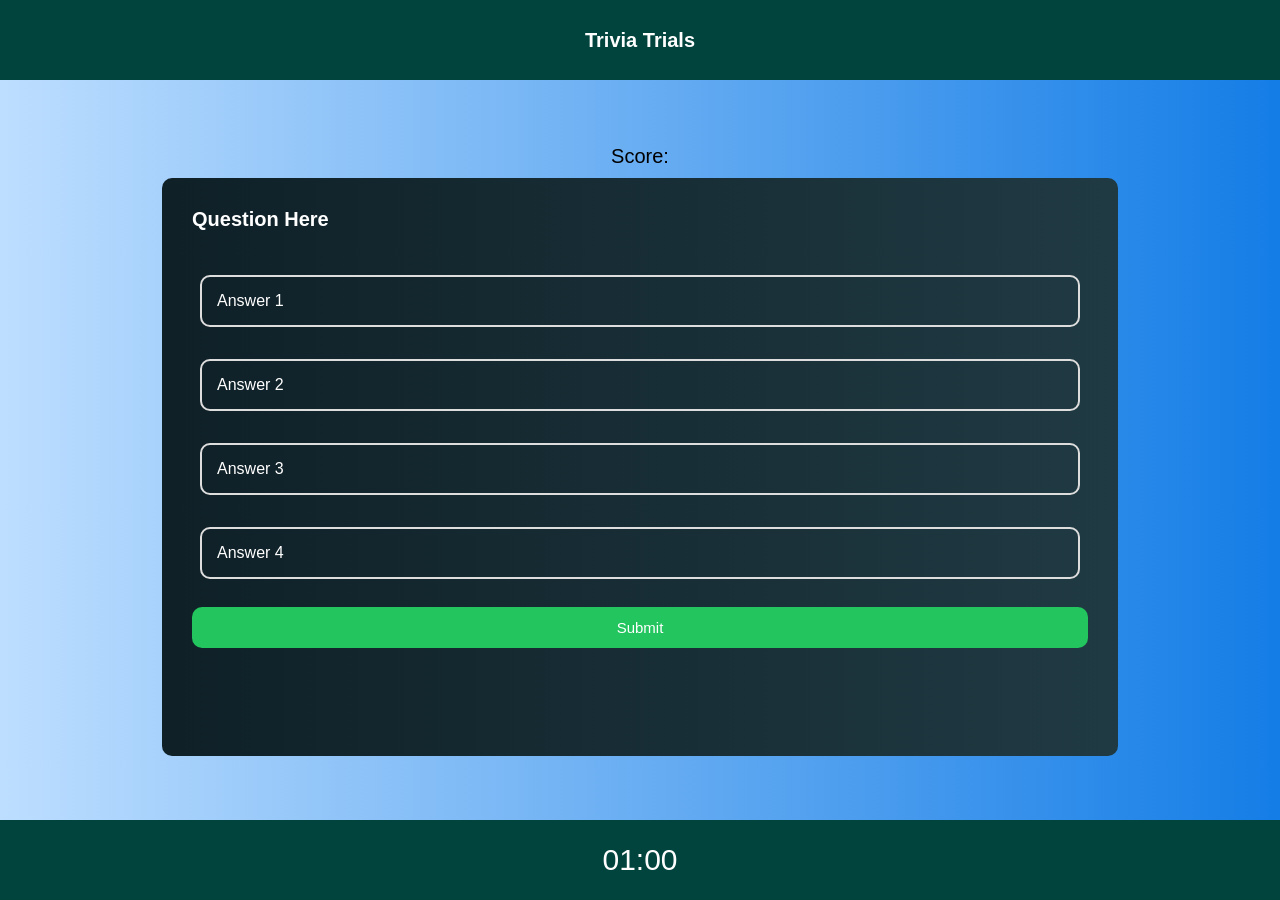
==== source/quiz.html @ e0733e1a "changed index name to quiz, and title page to index" ====
<!DOCTYPE html>
<html lang="en">
    
<head>
    <meta charset="UTF-8">
    <title>Trivia Trials</title>
    <link rel="stylesheet" type="text/css" href="./css/style.css">
</head>

<!-- Body Element, uses the grid class -->
<body class="grid">

    <!-- Header Element, contains the project title element -->
    <header class="header">
        <section class="projectTitleSection" id="projectTitleSectionID">
            Trivia Trials
        </section>
    </header>

    <!-- Main Element, uses main class, contains the score and question card-->
    <section class="main">

        <!-- Score Element, displays the score text -->
        <div class="scoreLabel" id="scoreDiv">
            Score:
        </div>

        <!-- Form Element, a form that contains the question text, 4 radio buttons for each answer, and a next answer button -->
        <form class="questionSection" id="questionSectionID">
            <div class="questionPrompt" id="questionPromptID">
                Question Here
            </div>

            <input id="questionAnswerOneButton" name="option" value="1" type="radio">
            <label class="questionAnswerLabel" id="questionAnswerOneLabelID" for="questionAnswerOneButton">
                Answer 1
            </label>

            <input id="questionAnswerTwoButton" name="option" value="2" type="radio">
            <label class="questionAnswerLabel" id="questionAnswerTwoLabelID" for="questionAnswerTwoButton">
                Answer 2
            </label>

            <input id="questionAnswerThreeButton" name="option" value="3" type="radio">
            <label class="questionAnswerLabel" id="questionAnswerThreeLabelID" for="questionAnswerThreeButton">
                Answer 3
            </label>

            <input id="questionAnswerFourButton" name="option" value="4" type="radio">
            <label class="questionAnswerLabel" id="questionAnswerFourLabelID" for="questionAnswerFourButton">
                Answer 4
            </label>

            <button type="button" class="nextButton">
                Submit
            </button>
        </form>
    </section>

    <!-- Footer Element, uses footer class and contains the timer -->
    <footer class="footer">
        <!-- Timer Element, used for showing the user the remaining time -->
        <section class="timerSection" id="timerSectionID">
            00:00
        </section>
    </footer>
    <script src="./js/script.js"></script>
</body>
</html>
---- source/css/style.css ----
/* body: this style is for the global application of styling, font, and background */
body {
    font-family: 'Segoe UI', Tahoma, Geneva, Verdana, sans-serif;
    margin: 0;
    background: linear-gradient(90deg, #bddeff, #147de6);
}
/* grid: this style is for the body of the page, divided into three rows */
.grid {
    display: grid;
    grid-template-areas: "header" "main" "footer";
    grid-template-rows: 80px 1fr 80px;
    height: 100vh;
}

/* header: this style if for the container that hold everything above main, bolded with increased font size */
.header {
    grid-area: header;
    display: flex;
    align-items: center;
    justify-content: center;
    background: #01443e;
    color: white;
    font-size: 20px;
    font-weight: bold;
}

/* main: this stlye is for the container that hold everything between the header and footer, in a column */
.main {
    grid-area: main;
    display: flex;
    flex-direction: column;
    justify-content: center;
    align-items: center;
}


/* questionSection: this stlye is for the background and container that holds the question, answers, and next button, all in an evenly spaced column */
.questionSection {
    background: linear-gradient(90deg, #0f2027, #203a43);
    color: rgb(255, 255, 255);
    padding: 30px;
    height: 70%;
    width: 70%;
    display: flex;
    flex-direction: column;
    border-radius: 10px;
}
/* scoreLabel: this style is for the score text above the question container section*/
.scoreLabel {
    margin-bottom: 10px;
    font-size: 20px;
}
/* questionPrompt: this style is for the actual question being asked, bigger font size, bolded, and a world overflow incase of a long quesiton */
.questionPrompt {
    font-size: 20px;
    margin-bottom: 20px;
    overflow-wrap: break-word;
    font-weight: bold;
    border-radius:20px;
}

/* input: this style stops the radio buttons from actually appearing to enable clicking the answer boxes instead */
input {
    opacity: 0;
}

/* input: when selected this style is applied*/
input[type="radio"]:checked+.questionAnswerLabel {
    background-color: #0f5f3a;
    font-weight: bold;
}

/* questionAnswerLabel: this style is for the boxes that contain the text answers*/
.questionAnswerLabel {
    padding: 15px 15px;
    margin: 8px;
    border: 2px solid #ddd;
    border-radius: 10px;
}
.questionAnswerLabel:hover{
    cursor: pointer;
    background-color: #3f3f3f;
    transform: scale(1.02);
    box-shadow: 0 5px 15px rgba(0,0,0,1);
    transition: transform 0.3s ease;
}

/* nextButton: this style is for the next button element */
.nextButton {
    margin-top: 20px;
    padding: 12px;
    border: none;
    background: #22c55e;
    color: white;
    font-size: 15px;
    border-radius:10px;
}
.nextButton:hover{
    cursor: pointer;
    transform: scale(1.02);
    box-shadow: 0 5px 15px rgba(0,0,0,1);
    transition: transform 0.3s ease;
}

/* footer: this style is for the container that holds everything below main, specifically the timer, increased font size */
.footer {
    grid-area: footer;
    display: flex;
    justify-content: center;
    align-items: center;
    background: #01443e;
    color: white;
    font-size: 30px;
}
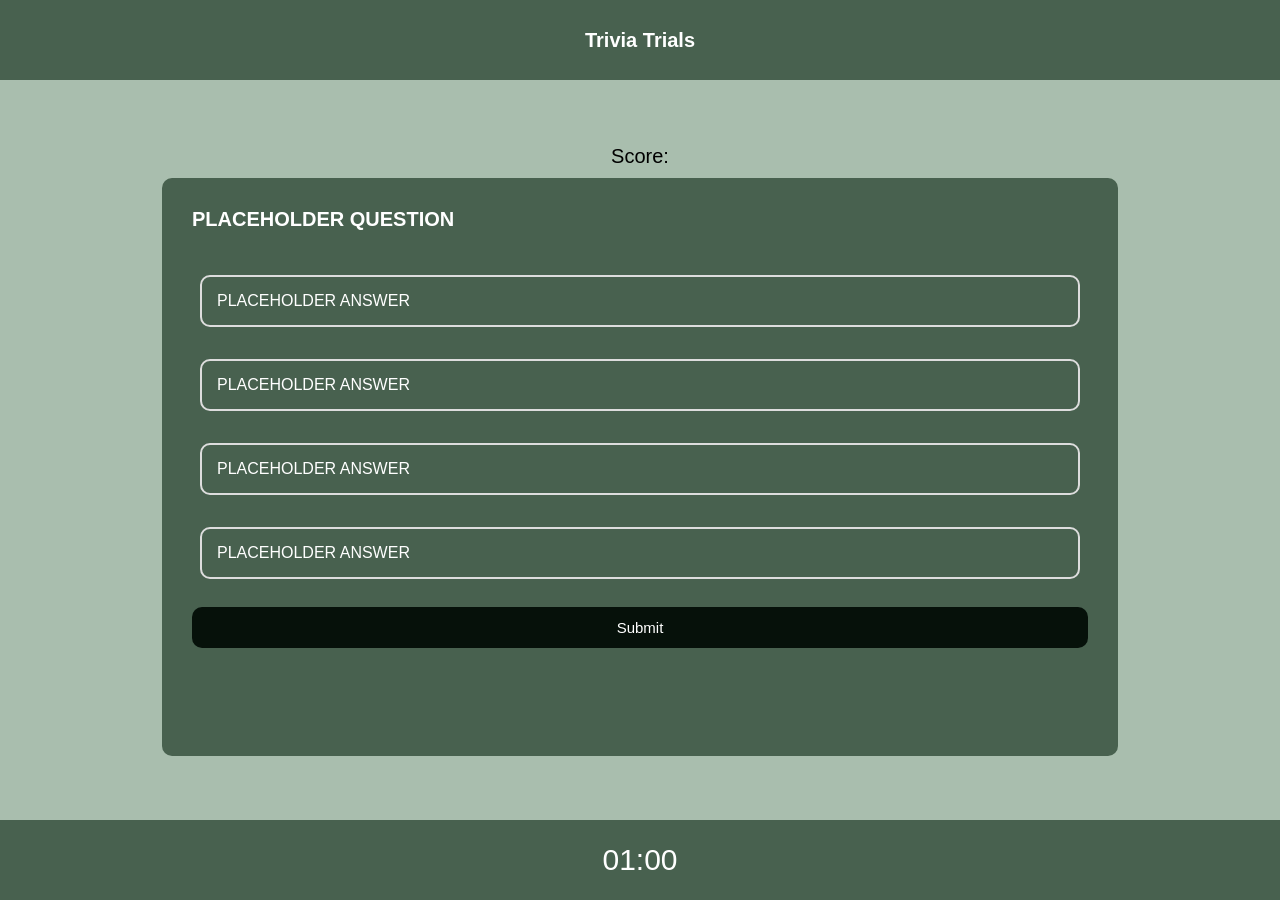
==== commit 3e9b9d9d: "updated html placeholders" ====
--- a/source/quiz.html
+++ b/source/quiz.html
@@ -28,27 +28,27 @@
         <!-- Form Element, a form that contains the question text, 4 radio buttons for each answer, and a next answer button -->
         <form class="questionSection" id="questionSectionID">
             <div class="questionPrompt" id="questionPromptID">
-                Question Here
+                PLACEHOLDER QUESTION
             </div>
 
             <input id="questionAnswerOneButton" name="option" value="1" type="radio">
             <label class="questionAnswerLabel" id="questionAnswerOneLabelID" for="questionAnswerOneButton">
-                Answer 1
+                PLACEHOLDER ANSWER
             </label>
 
             <input id="questionAnswerTwoButton" name="option" value="2" type="radio">
             <label class="questionAnswerLabel" id="questionAnswerTwoLabelID" for="questionAnswerTwoButton">
-                Answer 2
+                PLACEHOLDER ANSWER
             </label>
 
             <input id="questionAnswerThreeButton" name="option" value="3" type="radio">
             <label class="questionAnswerLabel" id="questionAnswerThreeLabelID" for="questionAnswerThreeButton">
-                Answer 3
+                PLACEHOLDER ANSWER
             </label>
 
             <input id="questionAnswerFourButton" name="option" value="4" type="radio">
             <label class="questionAnswerLabel" id="questionAnswerFourLabelID" for="questionAnswerFourButton">
-                Answer 4
+                PLACEHOLDER ANSWER
             </label>
 
             <button type="button" class="nextButton">
--- a/source/css/style.css
+++ b/source/css/style.css
@@ -2,7 +2,7 @@
 body {
     font-family: 'Segoe UI', Tahoma, Geneva, Verdana, sans-serif;
     margin: 0;
-    background: linear-gradient(90deg, #bddeff, #147de6);
+    background: #a9beae;
 }
 /* grid: this style is for the body of the page, divided into three rows */
 .grid {
@@ -18,7 +18,7 @@
     display: flex;
     align-items: center;
     justify-content: center;
-    background: #01443e;
+    background: #48614f;
     color: white;
     font-size: 20px;
     font-weight: bold;
@@ -36,7 +36,7 @@
 
 /* questionSection: this stlye is for the background and container that holds the question, answers, and next button, all in an evenly spaced column */
 .questionSection {
-    background: linear-gradient(90deg, #0f2027, #203a43);
+    background: #48614f;
     color: rgb(255, 255, 255);
     padding: 30px;
     height: 70%;
@@ -79,7 +79,7 @@
 }
 .questionAnswerLabel:hover{
     cursor: pointer;
-    background-color: #3f3f3f;
+    background-color: #172b24;
     transform: scale(1.02);
     box-shadow: 0 5px 15px rgba(0,0,0,1);
     transition: transform 0.3s ease;
@@ -90,7 +90,7 @@
     margin-top: 20px;
     padding: 12px;
     border: none;
-    background: #22c55e;
+    background: #06110a;
     color: white;
     font-size: 15px;
     border-radius:10px;
@@ -108,7 +108,7 @@
     display: flex;
     justify-content: center;
     align-items: center;
-    background: #01443e;
+    background: #48614f;
     color: white;
     font-size: 30px;
 }
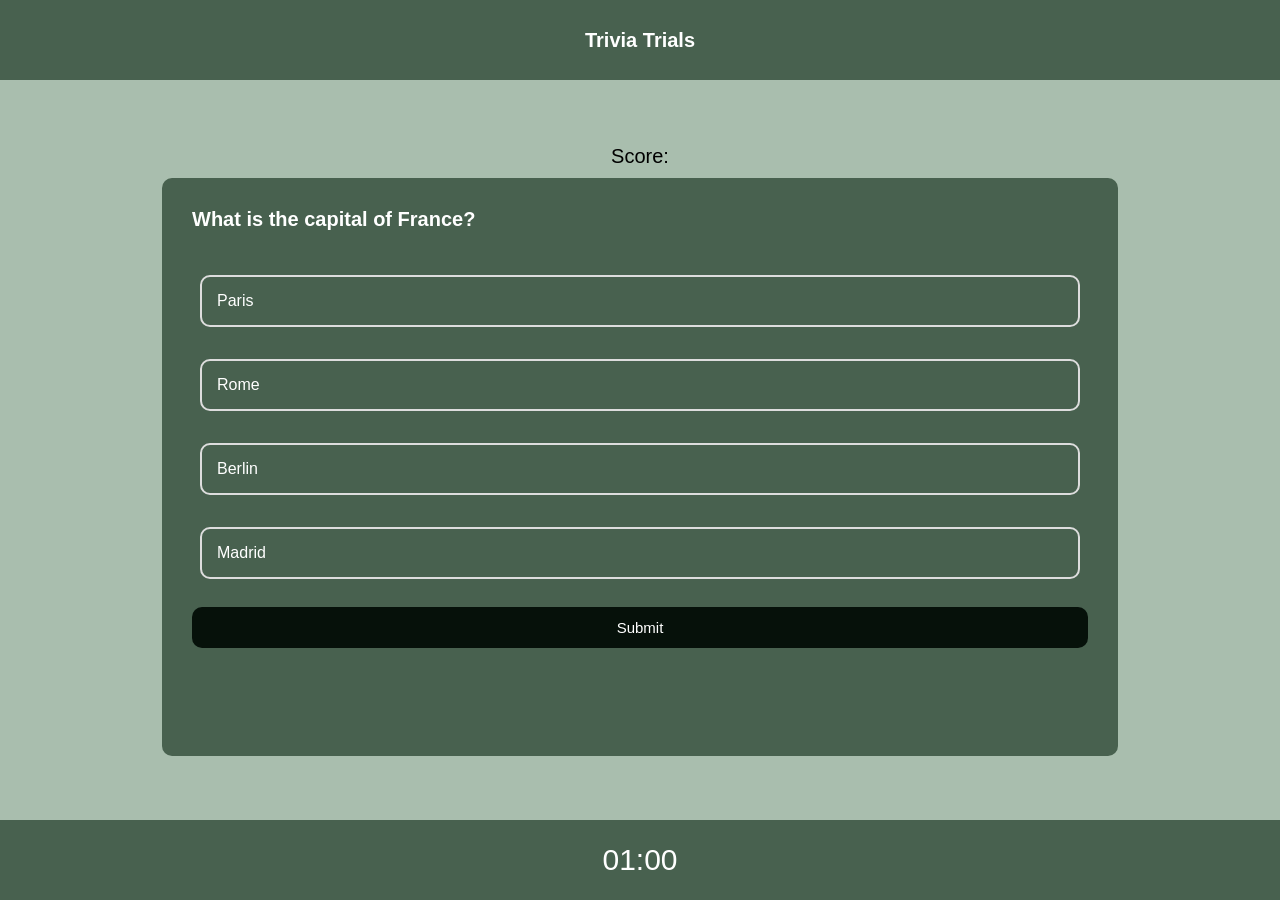
==== commit ea3f8576: "Questions & Answers Added index+ for loading json's next questions and their options and eventlisten" ====
--- a/source/quiz.html
+++ b/source/quiz.html
@@ -51,7 +51,7 @@
                 PLACEHOLDER ANSWER
             </label>
 
-            <button type="button" class="nextButton">
+            <button type="button" class="nextButton" id="submit">
                 Submit
             </button>
         </form>
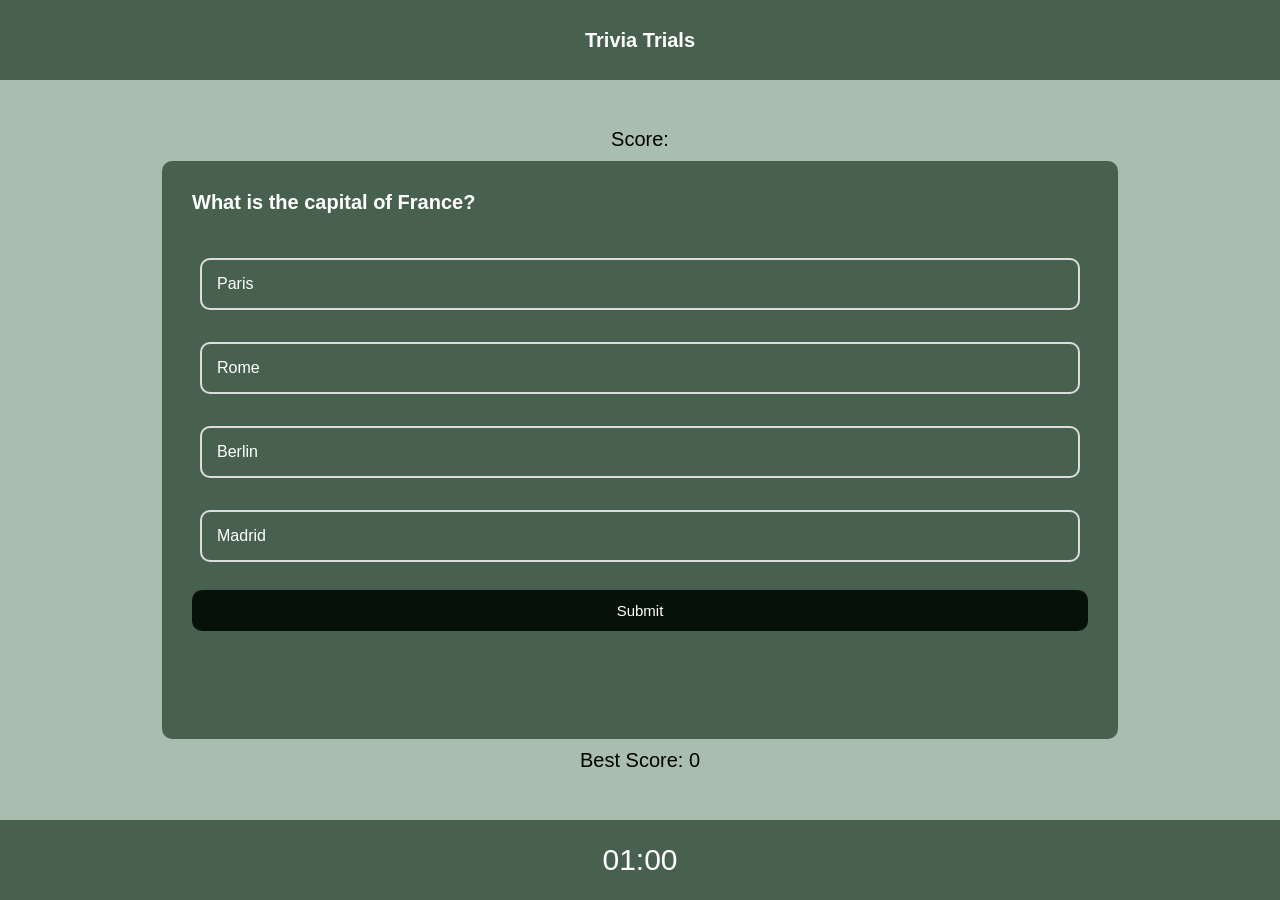
==== commit 6169f0d2: "added bestscore element at the bottom of card, updated a few of the load and end quiz functions" ====
--- a/source/quiz.html
+++ b/source/quiz.html
@@ -55,7 +55,11 @@
                 Submit
             </button>
         </form>
+        <div class="scoreLabel" id="bestScoreDiv">
+            Best Score:
+        </div>
     </section>
+
 
     <!-- Footer Element, uses footer class and contains the timer -->
     <footer class="footer">
--- a/source/css/style.css
+++ b/source/css/style.css
@@ -47,7 +47,7 @@
 }
 /* scoreLabel: this style is for the score text above the question container section*/
 .scoreLabel {
-    margin-bottom: 10px;
+    margin: 10px;
     font-size: 20px;
 }
 /* questionPrompt: this style is for the actual question being asked, bigger font size, bolded, and a world overflow incase of a long quesiton */
@@ -112,3 +112,8 @@
     color: white;
     font-size: 30px;
 }
+
+/* hidden: used for hiding elements by adding this class to them */
+.hidden {
+    display: none;
+}
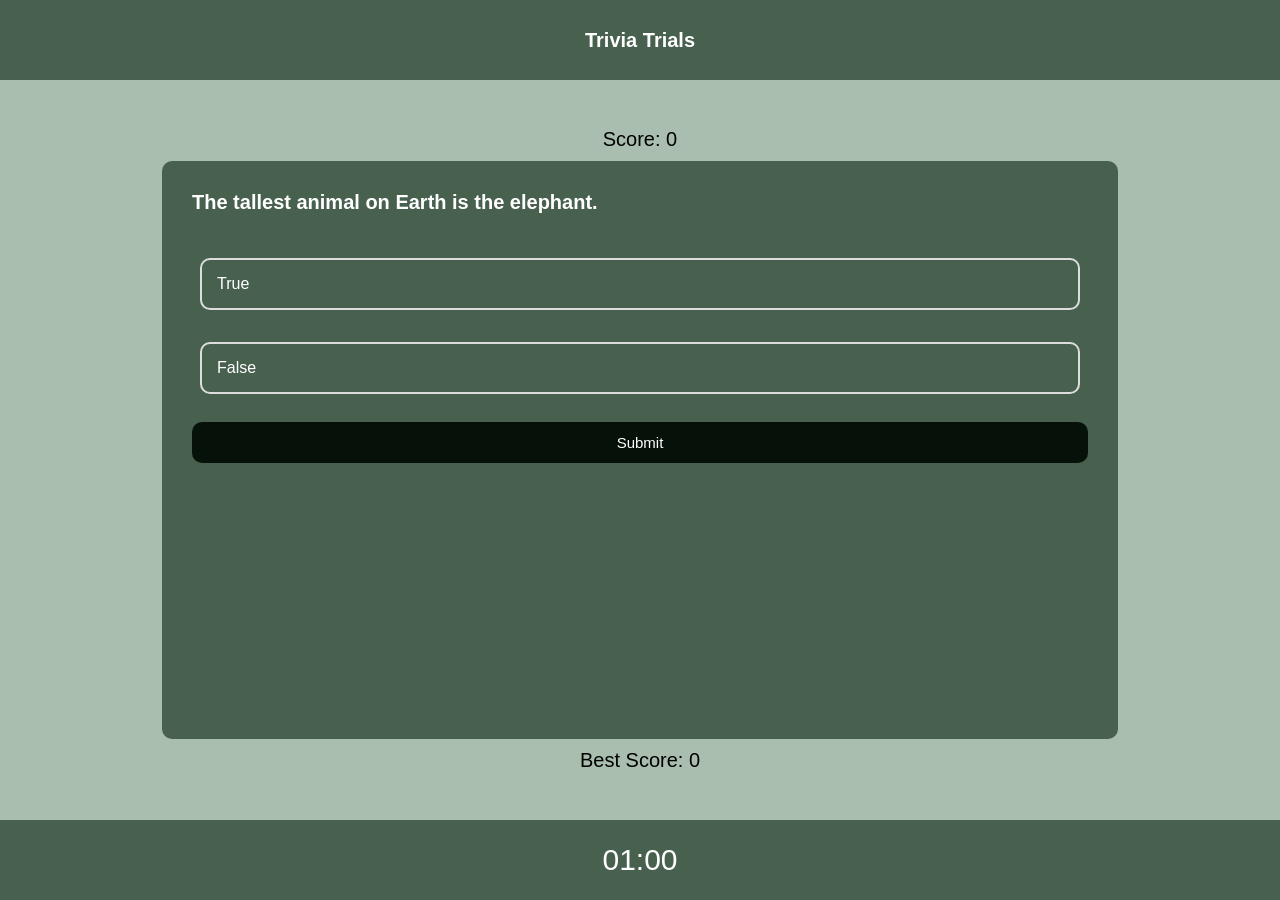
==== commit c4097557: "updated score at start" ====
--- a/source/quiz.html
+++ b/source/quiz.html
@@ -22,7 +22,7 @@
 
         <!-- Score Element, displays the score text -->
         <div class="scoreLabel" id="scoreDiv">
-            Score:
+            Score: 0
         </div>
 
         <!-- Form Element, a form that contains the question text, 4 radio buttons for each answer, and a next answer button -->
--- a/source/css/style.css
+++ b/source/css/style.css
@@ -115,5 +115,5 @@
 
 /* hidden: used for hiding elements by adding this class to them */
 .hidden {
-    display: none;
+    display: none !important;
 }
